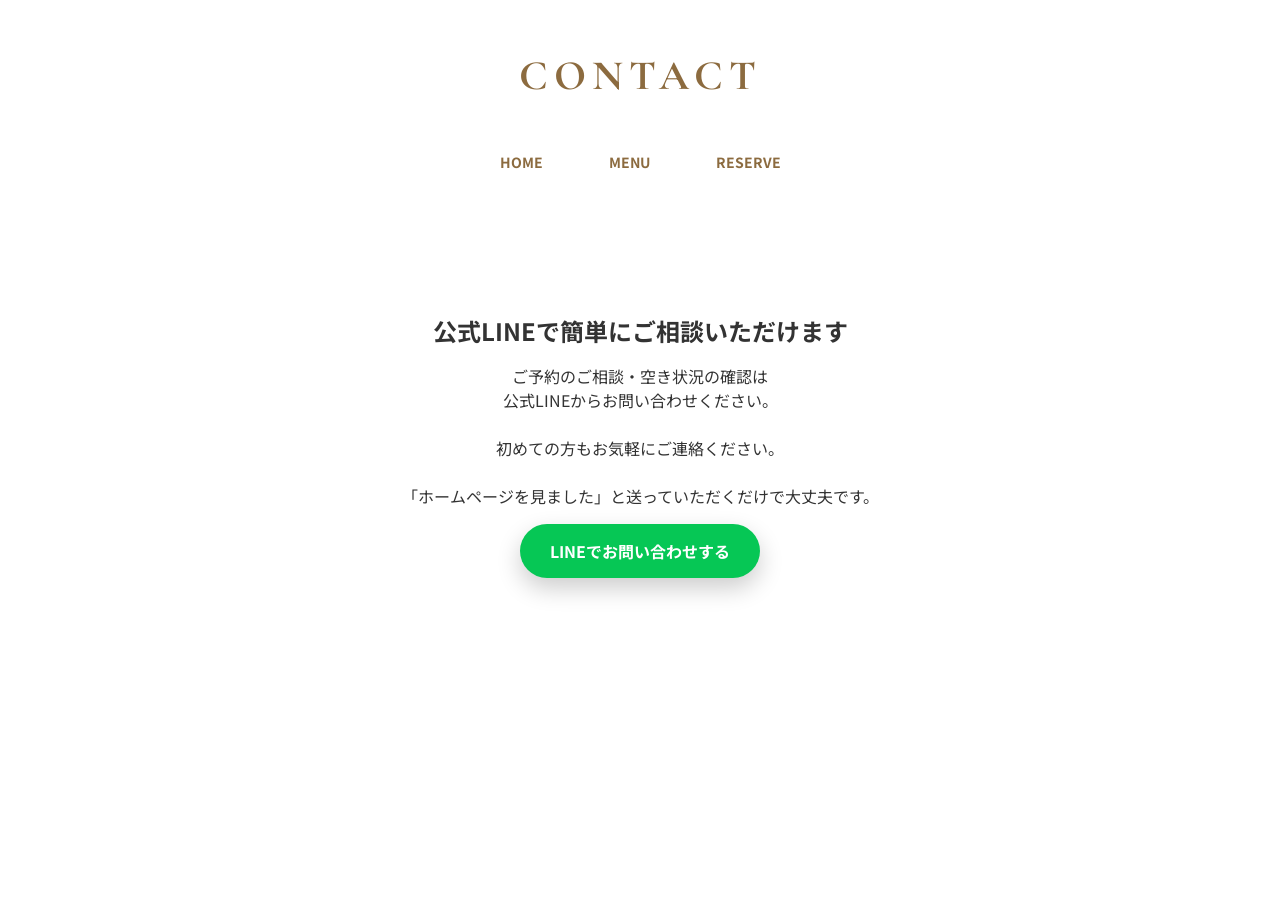
==== contact.html @ 4d13825e "Update contact.html" ====
<!DOCTYPE html>
<html lang="ja">
<head>
<meta charset="UTF-8">
<meta name="viewport" content="width=device-width, initial-scale=1.0">
<title>CONTACT</title>

<link href="https://fonts.googleapis.com/css2?family=Cormorant+Garamond:wght@500&family=Noto+Sans+JP&display=swap" rel="stylesheet">

<style>
body{
  margin:0;
  font-family:'Noto Sans JP',sans-serif;
  color:#333;
  background-image:
    linear-gradient(rgba(255,255,255,0.75), rgba(255,255,255,0.75)),
    url("https://images.unsplash.com/photo-1507525428034-b723cf961d3e");
  background-size:cover;
  background-position:center;
  background-attachment:fixed;
}

/* ===== タイトル ===== */
h1 {
  text-align: center;
  font-family: 'Cormorant Garamond', serif;
  font-size: 42px;
  letter-spacing: 6px;
  color: #8c6b3f;
  margin-top: 50px !important;    /* ページ上から少し上に */
  margin-bottom: 25px !important; /* ナビとの距離 */
}

/* ===== ナビ ===== */
.main-nav {
  display: flex;
  justify-content: center;
  gap: 20px;
  margin-top: 40px !important;    /* h1 との距離 */
  margin-bottom: 60px !important; /* 下の余白 */
}

.main-nav a {
  text-decoration: none;
  padding: 10px 22px;
  border-radius: 30px;
  background: rgba(255,255,255,0.7);
  color: #8c6b3f;
  font-weight: bold;
  font-size: 14px;
  transition: 0.3s;
  border: 1px solid rgba(255,255,255,0.6);
}

.main-nav a:hover {
  background: #8c6b3f;
  color: white;
}

/* ===== LINEボタン ===== */
.reserve-btn {
  display: inline-block;
  background: #06C755;
  color: #fff;
  padding: 15px 30px;
  border-radius: 30px;
  text-decoration: none;
  font-weight: bold;
  box-shadow: 0 10px 25px rgba(0,0,0,0.2);
}

/* ===== PC・スマホ改行 ===== */
.pc-br::before { content: "\A"; white-space: pre; }
@media screen and (max-width: 768px) { .pc-br::before { content: ""; } }

/* ===== スマホ用余白調整 ===== */
@media screen and (max-width: 768px) {
  h1 {
    margin-top: 40px !important;   
    margin-bottom: 20px !important;
  }
  .main-nav {
    margin-top: 15px !important;
    margin-bottom: 40px !important;
  }
}

/* PC・スマホ表示切替 */
.pc-only { display: inline; }
.sp-only { display: none; }
@media screen and (max-width: 768px) {
  .pc-only { display: none !important; }
  .sp-only { display: inline !important; }
}

.line-title{
  margin-top:10px;
  margin-bottom:15px;
}
</style>
</head>

<body>

<h1>CONTACT</h1>

<nav class="main-nav">
  <a href="index.html">HOME</a>
  <a href="menu.html">MENU</a>
  <a href="https://tol-app.jp/s/2vein6014q2k5wwbvw0y" target="_blank">RESERVE</a>
</nav>

<div class="container">

<section style="text-align:center; padding:60px 20px;">
  <h2 class="line-title">
    <span class="pc-only">公式LINEで簡単にご相談いただけます</span>
    <span class="sp-only">公式LINEで簡単に<br>ご相談いただけます</span>
  </h2>

  <p class="line-text">
    <span class="pc-only">
      ご予約のご相談・空き状況の確認は<br>
      公式LINEからお問い合わせください。<br><br>
      初めての方もお気軽にご連絡ください。<br><br>
      「ホームページを見ました」と送っていただくだけで大丈夫です。
    </span>

    <span class="sp-only">
      ご予約のご相談・空き状況の確認は<br>
      公式LINEからお問い合わせください。<br><br>
      初めての方もお気軽にご連絡ください。<br><br>
      「ホームページを見ました」と<br>
      送っていただくだけで大丈夫です。
    </span>
  </p>

  <a href="https://lin.ee/OgkEGmP" target="_blank" class="reserve-btn">
    LINEでお問い合わせする
  </a>
</section>

</div>
</body>
</html>
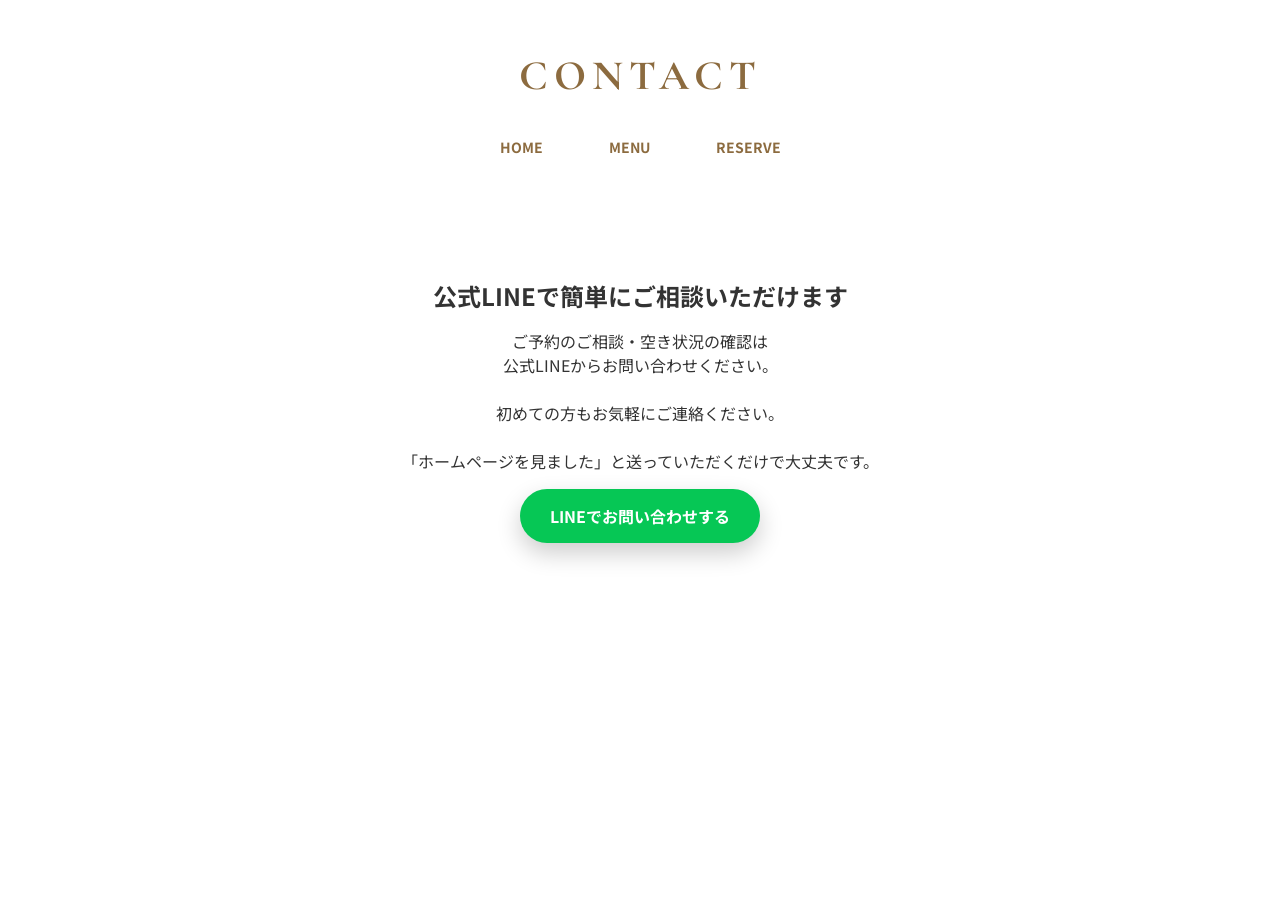
==== commit 648a6a7d: "Update contact.html" ====
--- a/contact.html
+++ b/contact.html
@@ -32,30 +32,30 @@
 }
 
 /* ===== ナビ ===== */
-.main-nav {
-  display: flex;
-  justify-content: center;
-  gap: 20px;
-  margin-top: 40px !important;    /* h1 との距離 */
-  margin-bottom: 60px !important; /* 下の余白 */
+.main-nav{
+display:flex;
+justify-content:center;
+gap:20px;
+margin-bottom:40px;
 }
 
-.main-nav a {
-  text-decoration: none;
-  padding: 10px 22px;
-  border-radius: 30px;
-  background: rgba(255,255,255,0.7);
-  color: #8c6b3f;
-  font-weight: bold;
-  font-size: 14px;
-  transition: 0.3s;
-  border: 1px solid rgba(255,255,255,0.6);
+.main-nav a{
+text-decoration:none;
+padding:10px 22px;
+border-radius:30px;
+background:rgba(255,255,255,0.7);
+color:#8c6b3f;
+font-weight:bold;
+font-size:14px;
+transition:0.3s;
+border:1px solid rgba(255,255,255,0.6);
 }
 
-.main-nav a:hover {
-  background: #8c6b3f;
-  color: white;
+.main-nav a:hover{
+background:#8c6b3f;
+color:white;
 }
+
 
 /* ===== LINEボタン ===== */
 .reserve-btn {
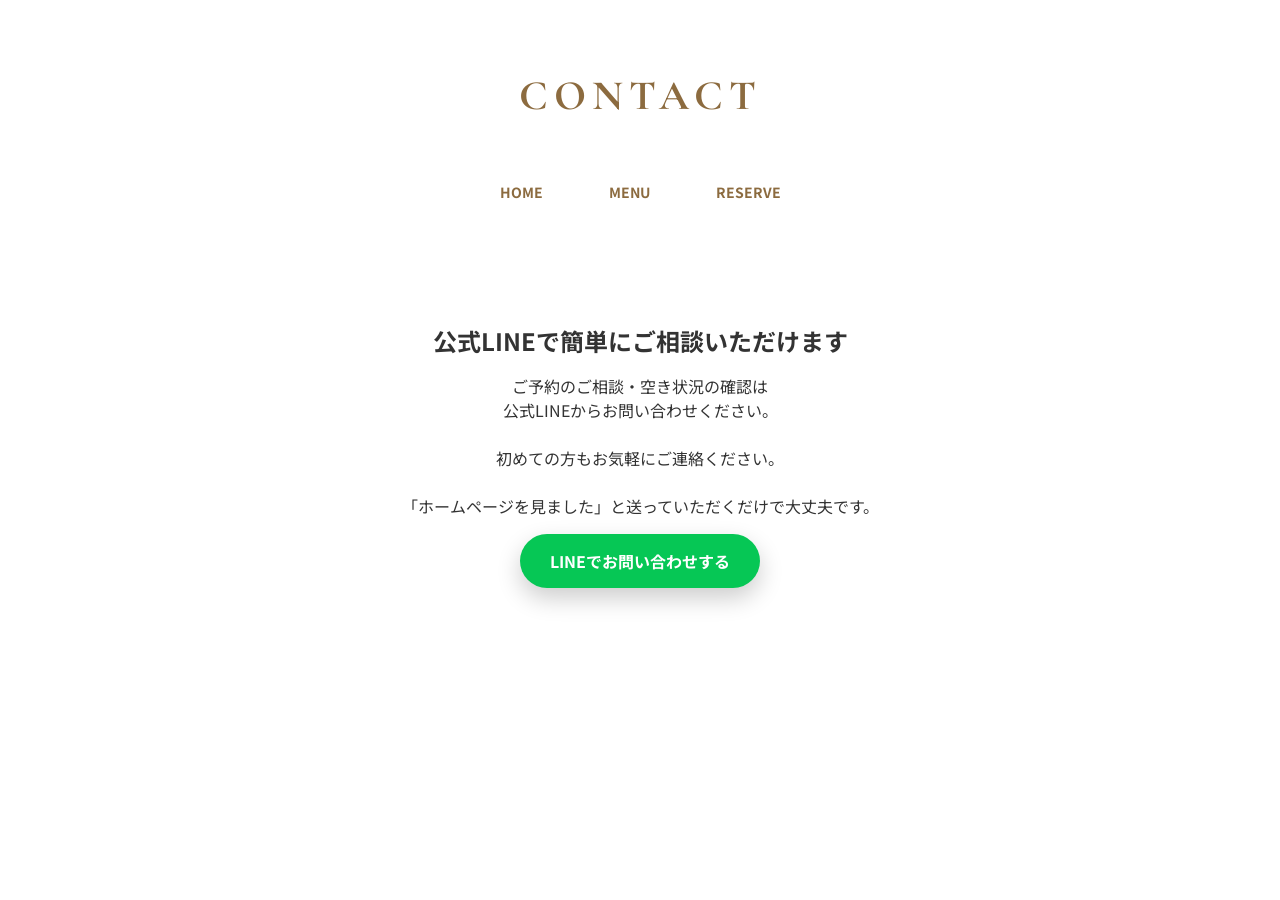
==== commit 4a45fe39: "Update contact.html" ====
--- a/contact.html
+++ b/contact.html
@@ -21,14 +21,13 @@
 }
 
 /* ===== タイトル ===== */
-h1 {
-  text-align: center;
-  font-family: 'Cormorant Garamond', serif;
-  font-size: 42px;
-  letter-spacing: 6px;
-  color: #8c6b3f;
-  margin-top: 50px !important;    /* ページ上から少し上に */
-  margin-bottom: 25px !important; /* ナビとの距離 */
+h1{
+text-align:center;
+font-family:'Cormorant Garamond',serif;
+font-size:42px;
+letter-spacing:6px;
+margin:70px 0 50px;
+color:#8c6b3f;
 }
 
 /* ===== ナビ ===== */
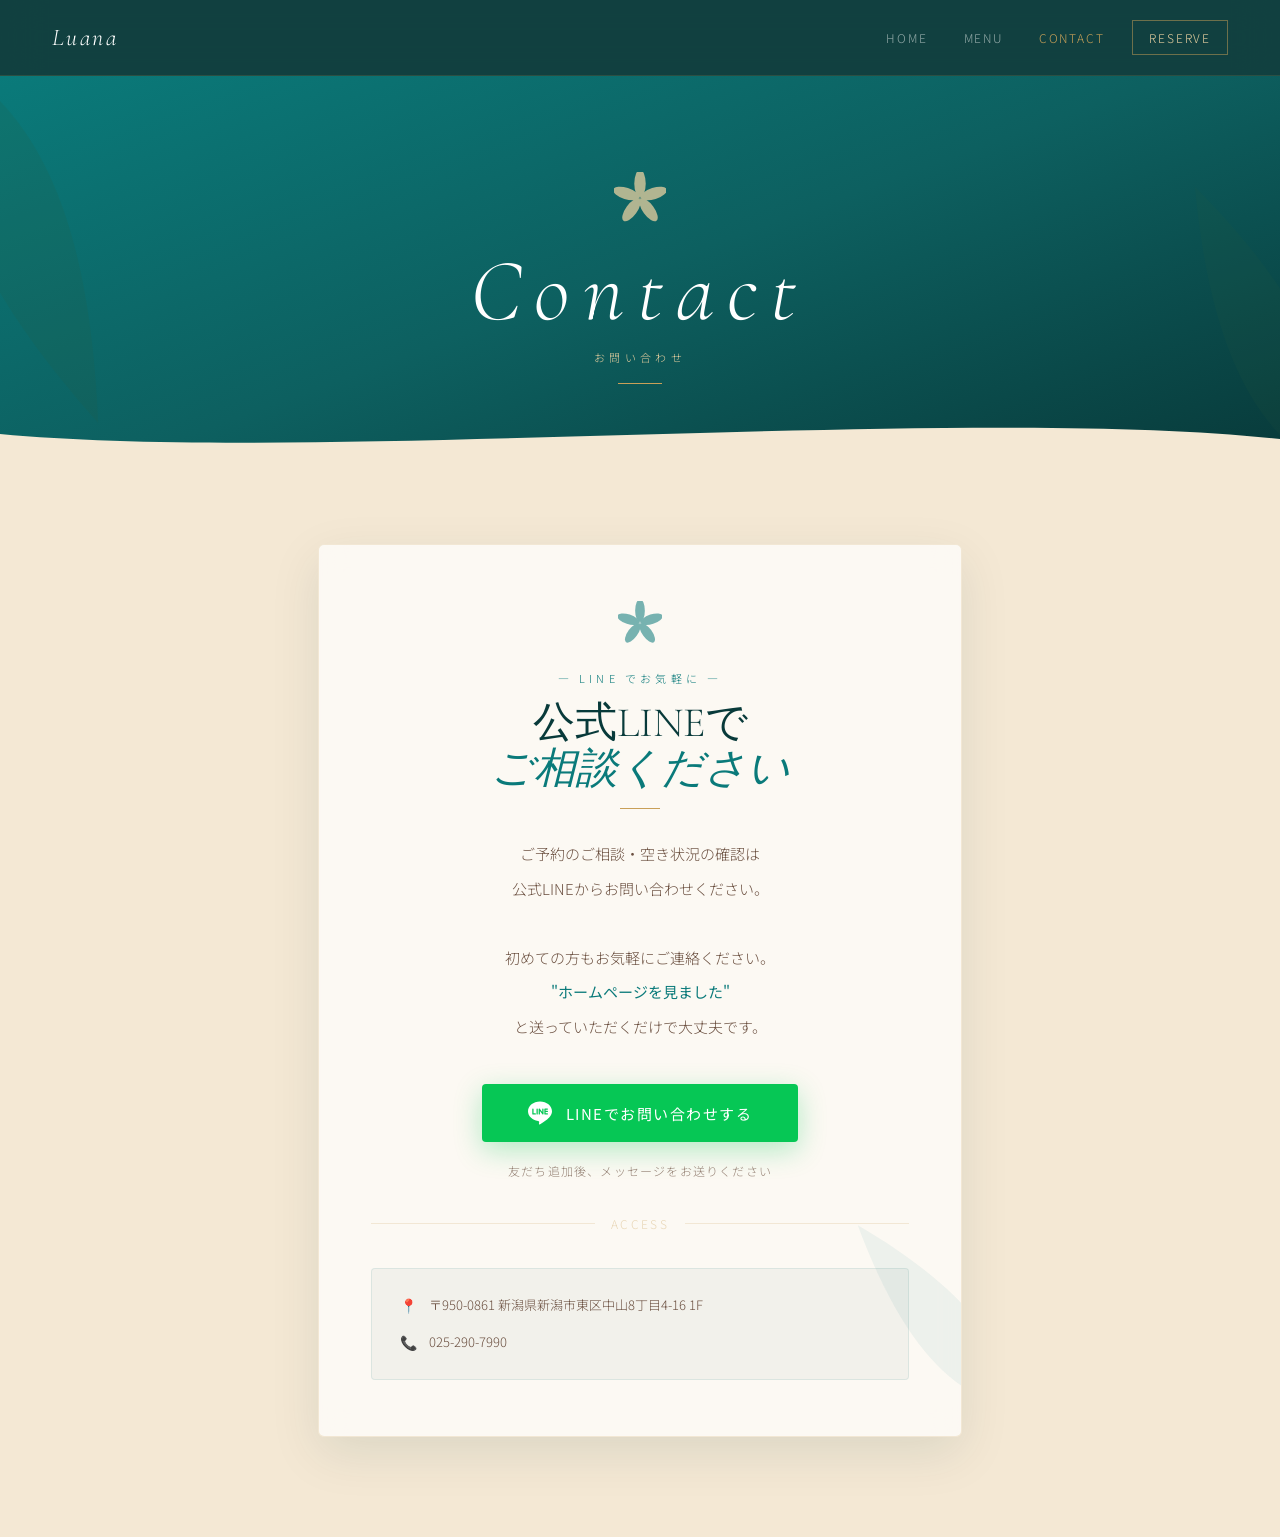
==== commit 99a89b8d: "Update contact.html" ====
--- a/contact.html
+++ b/contact.html
@@ -3,142 +3,240 @@
 <head>
 <meta charset="UTF-8">
 <meta name="viewport" content="width=device-width, initial-scale=1.0">
-<title>CONTACT</title>
-
-<link href="https://fonts.googleapis.com/css2?family=Cormorant+Garamond:wght@500&family=Noto+Sans+JP&display=swap" rel="stylesheet">
-
+<title>Contact — Luana</title>
+<link href="https://fonts.googleapis.com/css2?family=Cormorant+Garamond:ital,wght@0,300;0,400;1,300;1,400&family=Noto+Serif+JP:wght@200;300&family=Noto+Sans+JP:wght@200;300;400&display=swap" rel="stylesheet">
 <style>
-body{
-  margin:0;
-  font-family:'Noto Sans JP',sans-serif;
-  color:#333;
-  background-image:
-    linear-gradient(rgba(255,255,255,0.75), rgba(255,255,255,0.75)),
-    url("https://images.unsplash.com/photo-1507525428034-b723cf961d3e");
-  background-size:cover;
-  background-position:center;
-  background-attachment:fixed;
-}
-
-/* ===== タイトル ===== */
-h1{
-text-align:center;
-font-family:'Cormorant Garamond',serif;
-font-size:42px;
-letter-spacing:6px;
-margin:70px 0 50px;
-color:#8c6b3f;
-}
-
-/* ===== ナビ ===== */
-.main-nav{
-display:flex;
-justify-content:center;
-gap:20px;
-margin-bottom:40px;
-}
-
-.main-nav a{
-text-decoration:none;
-padding:10px 22px;
-border-radius:30px;
-background:rgba(255,255,255,0.7);
-color:#8c6b3f;
-font-weight:bold;
-font-size:14px;
-transition:0.3s;
-border:1px solid rgba(255,255,255,0.6);
-}
-
-.main-nav a:hover{
-background:#8c6b3f;
-color:white;
-}
-
-
-/* ===== LINEボタン ===== */
-.reserve-btn {
-  display: inline-block;
-  background: #06C755;
-  color: #fff;
-  padding: 15px 30px;
-  border-radius: 30px;
-  text-decoration: none;
-  font-weight: bold;
-  box-shadow: 0 10px 25px rgba(0,0,0,0.2);
-}
-
-/* ===== PC・スマホ改行 ===== */
-.pc-br::before { content: "\A"; white-space: pre; }
-@media screen and (max-width: 768px) { .pc-br::before { content: ""; } }
-
-/* ===== スマホ用余白調整 ===== */
-@media screen and (max-width: 768px) {
-  h1 {
-    margin-top: 40px !important;   
-    margin-bottom: 20px !important;
-  }
-  .main-nav {
-    margin-top: 15px !important;
-    margin-bottom: 40px !important;
-  }
-}
-
-/* PC・スマホ表示切替 */
-.pc-only { display: inline; }
-.sp-only { display: none; }
-@media screen and (max-width: 768px) {
-  .pc-only { display: none !important; }
-  .sp-only { display: inline !important; }
-}
-
-.line-title{
-  margin-top:10px;
-  margin-bottom:15px;
+:root{
+  --lagoon:#0a7a7a; --lagoon-lt:#12a3a3; --deep:#083a3a;
+  --sunset:#d9714e; --sand:#f4e8d4; --palm:#2a5c3e;
+  --gold:#c9a058; --gold-lt:#e8d0a0; --cream:#fdf7ee;
+  --white:#ffffff; --ink:#0d2828; --text:#2e1e14; --text-lt:#6b5040;
+}
+*,*::before,*::after{box-sizing:border-box;margin:0;padding:0;}
+html{scroll-behavior:smooth;}
+body{font-family:'Noto Sans JP',sans-serif;font-weight:300;background:var(--sand);color:var(--text);overflow-x:hidden;min-height:100vh;}
+
+/* NAV */
+nav{display:flex;align-items:center;justify-content:space-between;padding:20px 52px;
+  background:rgba(8,58,58,.96);backdrop-filter:blur(20px);
+  border-bottom:1px solid rgba(201,160,88,.15);position:sticky;top:0;z-index:50;}
+.nav-logo{font-family:'Cormorant Garamond',serif;font-size:24px;font-style:italic;font-weight:300;color:var(--white);text-decoration:none;letter-spacing:.1em;}
+.nav-logo:hover{color:var(--gold-lt);}
+.nav-right{display:flex;align-items:center;gap:4px;flex-wrap:wrap;}
+.nav-right a{text-decoration:none;padding:8px 16px;color:rgba(255,255,255,.55);font-size:12px;letter-spacing:.15em;text-transform:uppercase;transition:color .25s;}
+.nav-right a:hover{color:var(--white);}
+.nav-right a.active{color:var(--gold);}
+.nav-right a.rsv{border:1px solid rgba(201,160,88,.5);color:var(--gold-lt);margin-left:8px;}
+.nav-right a.rsv:hover{background:var(--gold);border-color:var(--gold);color:var(--ink);}
+
+/* PAGE HERO */
+.page-hero{
+  background:linear-gradient(160deg, var(--lagoon) 0%, #0d6060 50%, var(--deep) 100%);
+  padding:96px 24px 80px;
+  text-align:center;
+  position:relative;overflow:hidden;
+}
+/* tropical leaf SVG watermarks */
+.page-hero::before,.page-hero::after{
+  content:'';position:absolute;pointer-events:none;
+  background:url("data:image/svg+xml,%3Csvg xmlns='http://www.w3.org/2000/svg' viewBox='0 0 120 280'%3E%3Cpath d='M60,10 C95,60 110,130 60,270 C10,130 25,60 60,10Z' fill='%232a5c3e'/%3E%3C/svg%3E") no-repeat;
+  background-size:contain;
+}
+.page-hero::before{width:320px;height:420px;top:-70px;left:-70px;transform:rotate(-22deg);opacity:.14;}
+.page-hero::after {width:260px;height:340px;bottom:-60px;right:-60px;transform:rotate(155deg);opacity:.12;}
+/* wave bottom */
+.page-hero-wave{position:absolute;bottom:0;left:0;right:0;line-height:0;}
+.page-hero-wave svg{display:block;width:100%;}
+
+.hero-plumeria{width:52px;margin:0 auto 18px;opacity:.75;}
+.page-hero h1{
+  font-family:'Cormorant Garamond',serif;
+  font-size:clamp(54px,10vw,88px);
+  font-weight:300;font-style:italic;
+  color:var(--white);letter-spacing:.15em;line-height:1;margin-bottom:14px;
+}
+.page-hero p{font-size:11px;letter-spacing:.4em;color:var(--gold-lt);text-transform:uppercase;}
+.hero-rule{width:44px;height:1px;background:var(--gold);margin:18px auto 0;}
+
+/* MAIN CONTENT */
+.contact-main{
+  max-width:700px;margin:0 auto;padding:80px 28px 100px;
+}
+
+/* CARD */
+.contact-card{
+  background:rgba(255,255,255,.72);
+  backdrop-filter:blur(14px);
+  border-radius:6px;
+  border:1px solid rgba(201,160,88,.2);
+  box-shadow:0 16px 50px rgba(8,58,58,.1);
+  padding:56px 52px;
+  text-align:center;
+  position:relative;overflow:hidden;
+  animation:fadeUp .9s cubic-bezier(.22,1,.36,1) both;
+}
+@keyframes fadeUp{from{opacity:0;transform:translateY(28px);}to{opacity:1;transform:translateY(0);}}
+
+/* subtle leaf in card corner */
+.card-leaf{
+  position:absolute;bottom:-40px;right:-40px;
+  width:200px;opacity:.06;pointer-events:none;
+  background:url("data:image/svg+xml,%3Csvg xmlns='http://www.w3.org/2000/svg' viewBox='0 0 120 280'%3E%3Cpath d='M60,10 C95,60 110,130 60,270 C10,130 25,60 60,10Z' fill='%230a7a7a'/%3E%3C/svg%3E") no-repeat;
+  background-size:contain;height:260px;
+  transform:rotate(140deg);
+}
+
+.card-plumeria{width:44px;margin:0 auto 20px;opacity:.55;}
+
+.card-tag{
+  font-size:11px;letter-spacing:.38em;text-transform:uppercase;
+  color:var(--lagoon);margin-bottom:14px;display:block;
+}
+.card-title{
+  font-family:'Cormorant Garamond',serif;
+  font-size:clamp(28px,5vw,42px);
+  font-weight:300;line-height:1.1;
+  color:var(--deep);margin-bottom:16px;
+}
+.card-title em{font-style:italic;color:var(--lagoon);}
+.card-rule{width:40px;height:1px;background:var(--gold);margin:0 auto 28px;}
+
+.card-body{
+  font-size:15px;font-weight:300;line-height:2.3;
+  color:var(--text-lt);margin-bottom:40px;
+}
+
+/* LINE button */
+.line-btn{
+  display:inline-flex;align-items:center;gap:14px;
+  padding:17px 46px;
+  background:#06C755;color:var(--white);
+  text-decoration:none;border-radius:4px;
+  font-size:15px;font-weight:400;letter-spacing:.1em;
+  box-shadow:0 8px 28px rgba(6,199,85,.3);
+  transition:transform .3s,box-shadow .3s;
+}
+.line-btn:hover{transform:translateY(-3px);box-shadow:0 14px 36px rgba(6,199,85,.38);}
+.line-btn svg{width:24px;height:24px;flex-shrink:0;}
+
+.card-note{
+  margin-top:20px;font-size:12px;
+  letter-spacing:.1em;color:var(--text-lt);opacity:.7;
+}
+
+/* divider */
+.card-divider{
+  display:flex;align-items:center;gap:16px;
+  margin:36px 0;color:rgba(201,160,88,.4);
+  font-size:12px;letter-spacing:.2em;
+}
+.card-divider::before,.card-divider::after{
+  content:'';flex:1;height:1px;background:rgba(201,160,88,.2);
+}
+
+/* access mini */
+.access-mini{
+  display:flex;flex-direction:column;gap:12px;
+  text-align:left;background:rgba(8,58,58,.04);
+  border-radius:4px;padding:24px 28px;
+  border:1px solid rgba(10,122,122,.1);
+}
+.access-row{display:flex;align-items:flex-start;gap:12px;}
+.access-icon{color:var(--lagoon);font-size:14px;flex-shrink:0;margin-top:2px;}
+.access-val{font-size:13px;color:var(--text-lt);line-height:1.9;font-weight:300;}
+
+/* WAVE BG element below card */
+.wave-bg{display:block;width:100%;overflow:hidden;line-height:0;margin-top:60px;}
+.wave-bg svg{display:block;width:100%;}
+
+/* RESPONSIVE */
+@media(max-width:640px){
+  nav{padding:18px 20px;}
+  .nav-right a{font-size:11px;padding:7px 10px;}
+  .contact-card{padding:36px 24px;}
+  .contact-main{padding:52px 16px 80px;}
+  .page-hero{padding:76px 20px 70px;}
 }
 </style>
 </head>
-
 <body>
 
-<h1>CONTACT</h1>
-
-<nav class="main-nav">
-  <a href="index.html">HOME</a>
-  <a href="menu.html">MENU</a>
-  <a href="https://tol-app.jp/s/2vein6014q2k5wwbvw0y" target="_blank">RESERVE</a>
+<!-- Plumeria symbol -->
+<svg width="0" height="0" style="position:absolute">
+  <defs>
+    <symbol id="plu" viewBox="0 0 100 100">
+      <ellipse cx="50" cy="22" rx="11" ry="26" fill="currentColor" transform="rotate(0,50,50)"/>
+      <ellipse cx="50" cy="22" rx="11" ry="26" fill="currentColor" transform="rotate(72,50,50)"/>
+      <ellipse cx="50" cy="22" rx="11" ry="26" fill="currentColor" transform="rotate(144,50,50)"/>
+      <ellipse cx="50" cy="22" rx="11" ry="26" fill="currentColor" transform="rotate(216,50,50)"/>
+      <ellipse cx="50" cy="22" rx="11" ry="26" fill="currentColor" transform="rotate(288,50,50)"/>
+      <circle cx="50" cy="50" r="8" fill="currentColor" opacity=".6"/>
+    </symbol>
+  </defs>
+</svg>
+
+<nav>
+  <a href="index.html" class="nav-logo">Luana</a>
+  <div class="nav-right">
+    <a href="index.html">Home</a>
+    <a href="menu.html">Menu</a>
+    <a href="contact.html" class="active">Contact</a>
+    <a href="https://tol-app.jp/s/2vein6014q2k5wwbvw0y" target="_blank" class="rsv">Reserve</a>
+  </div>
 </nav>
 
-<div class="container">
-
-<section style="text-align:center; padding:60px 20px;">
-  <h2 class="line-title">
-    <span class="pc-only">公式LINEで簡単にご相談いただけます</span>
-    <span class="sp-only">公式LINEで簡単に<br>ご相談いただけます</span>
-  </h2>
-
-  <p class="line-text">
-    <span class="pc-only">
+<div class="page-hero">
+  <svg class="hero-plumeria" viewBox="0 0 100 100" style="color:var(--gold-lt)"><use href="#plu"/></svg>
+  <h1>Contact</h1>
+  <p>お問い合わせ</p>
+  <div class="hero-rule"></div>
+  <div class="page-hero-wave">
+    <svg viewBox="0 0 1440 60" preserveAspectRatio="none" height="60">
+      <path d="M0,30 C360,60 1080,0 1440,35 L1440,60 L0,60 Z" fill="var(--sand)"/>
+    </svg>
+  </div>
+</div>
+
+<div class="contact-main">
+
+  <div class="contact-card">
+    <div class="card-leaf"></div>
+
+    <svg class="card-plumeria" viewBox="0 0 100 100" style="color:var(--lagoon)"><use href="#plu"/></svg>
+    <span class="card-tag">— LINE でお気軽に —</span>
+    <h2 class="card-title">公式LINEで<br><em>ご相談ください</em></h2>
+    <div class="card-rule"></div>
+
+    <p class="card-body">
       ご予約のご相談・空き状況の確認は<br>
       公式LINEからお問い合わせください。<br><br>
-      初めての方もお気軽にご連絡ください。<br><br>
-      「ホームページを見ました」と送っていただくだけで大丈夫です。
-    </span>
-
-    <span class="sp-only">
-      ご予約のご相談・空き状況の確認は<br>
-      公式LINEからお問い合わせください。<br><br>
-      初めての方もお気軽にご連絡ください。<br><br>
-      「ホームページを見ました」と<br>
-      送っていただくだけで大丈夫です。
-    </span>
-  </p>
-
-  <a href="https://lin.ee/OgkEGmP" target="_blank" class="reserve-btn">
-    LINEでお問い合わせする
-  </a>
-</section>
+      初めての方もお気軽にご連絡ください。<br>
+      <strong style="font-weight:400;color:var(--lagoon)">"ホームページを見ました"</strong><br>
+      と送っていただくだけで大丈夫です。
+    </p>
+
+    <a href="https://lin.ee/OgkEGmP" target="_blank" class="line-btn">
+      <!-- LINE official icon -->
+      <svg viewBox="0 0 24 24" fill="white"><path d="M19.365 9.863c.349 0 .63.285.63.631 0 .345-.281.63-.63.63H17.61v1.125h1.755c.349 0 .63.283.63.63 0 .344-.281.629-.63.629h-2.386c-.345 0-.627-.285-.627-.629V8.108c0-.345.282-.63.627-.63h2.386c.349 0 .63.285.63.63 0 .349-.281.63-.63.63H17.61v1.125h1.755zm-3.855 3.016c0 .27-.174.51-.432.596-.064.021-.133.031-.199.031-.211 0-.391-.09-.51-.25l-2.443-3.317v2.94c0 .344-.279.629-.631.629-.346 0-.626-.285-.626-.629V8.108c0-.27.173-.51.43-.595.06-.023.136-.033.194-.033.195 0 .375.104.495.254l2.462 3.33V8.108c0-.345.282-.63.63-.63.345 0 .63.285.63.63v4.771zm-5.741 0c0 .344-.282.629-.631.629-.345 0-.627-.285-.627-.629V8.108c0-.345.282-.63.627-.63.349 0 .631.285.631.63v4.771zm-2.466.629H4.917c-.345 0-.63-.285-.63-.629V8.108c0-.345.285-.63.63-.63.348 0 .63.285.63.63v4.141h1.756c.348 0 .629.283.629.63 0 .344-.281.629-.629.629M24 10.314C24 4.943 18.615.572 12 .572S0 4.943 0 10.314c0 4.811 4.27 8.842 10.035 9.608.391.082.923.258 1.058.59.12.301.079.766.038 1.08l-.164 1.02c-.045.301-.24 1.186 1.049.645 1.291-.539 6.916-4.078 9.436-6.975C23.176 14.393 24 12.458 24 10.314"/></svg>
+      <span>LINEでお問い合わせする</span>
+    </a>
+    <p class="card-note">友だち追加後、メッセージをお送りください</p>
+
+    <div class="card-divider">ACCESS</div>
+
+    <div class="access-mini">
+      <div class="access-row">
+        <span class="access-icon">📍</span>
+        <span class="access-val">〒950-0861 新潟県新潟市東区中山8丁目4-16 1F</span>
+      </div>
+      <div class="access-row">
+        <span class="access-icon">📞</span>
+        <span class="access-val">025-290-7990</span>
+      </div>
+    </div>
+  </div>
 
 </div>
+
 </body>
 </html>
